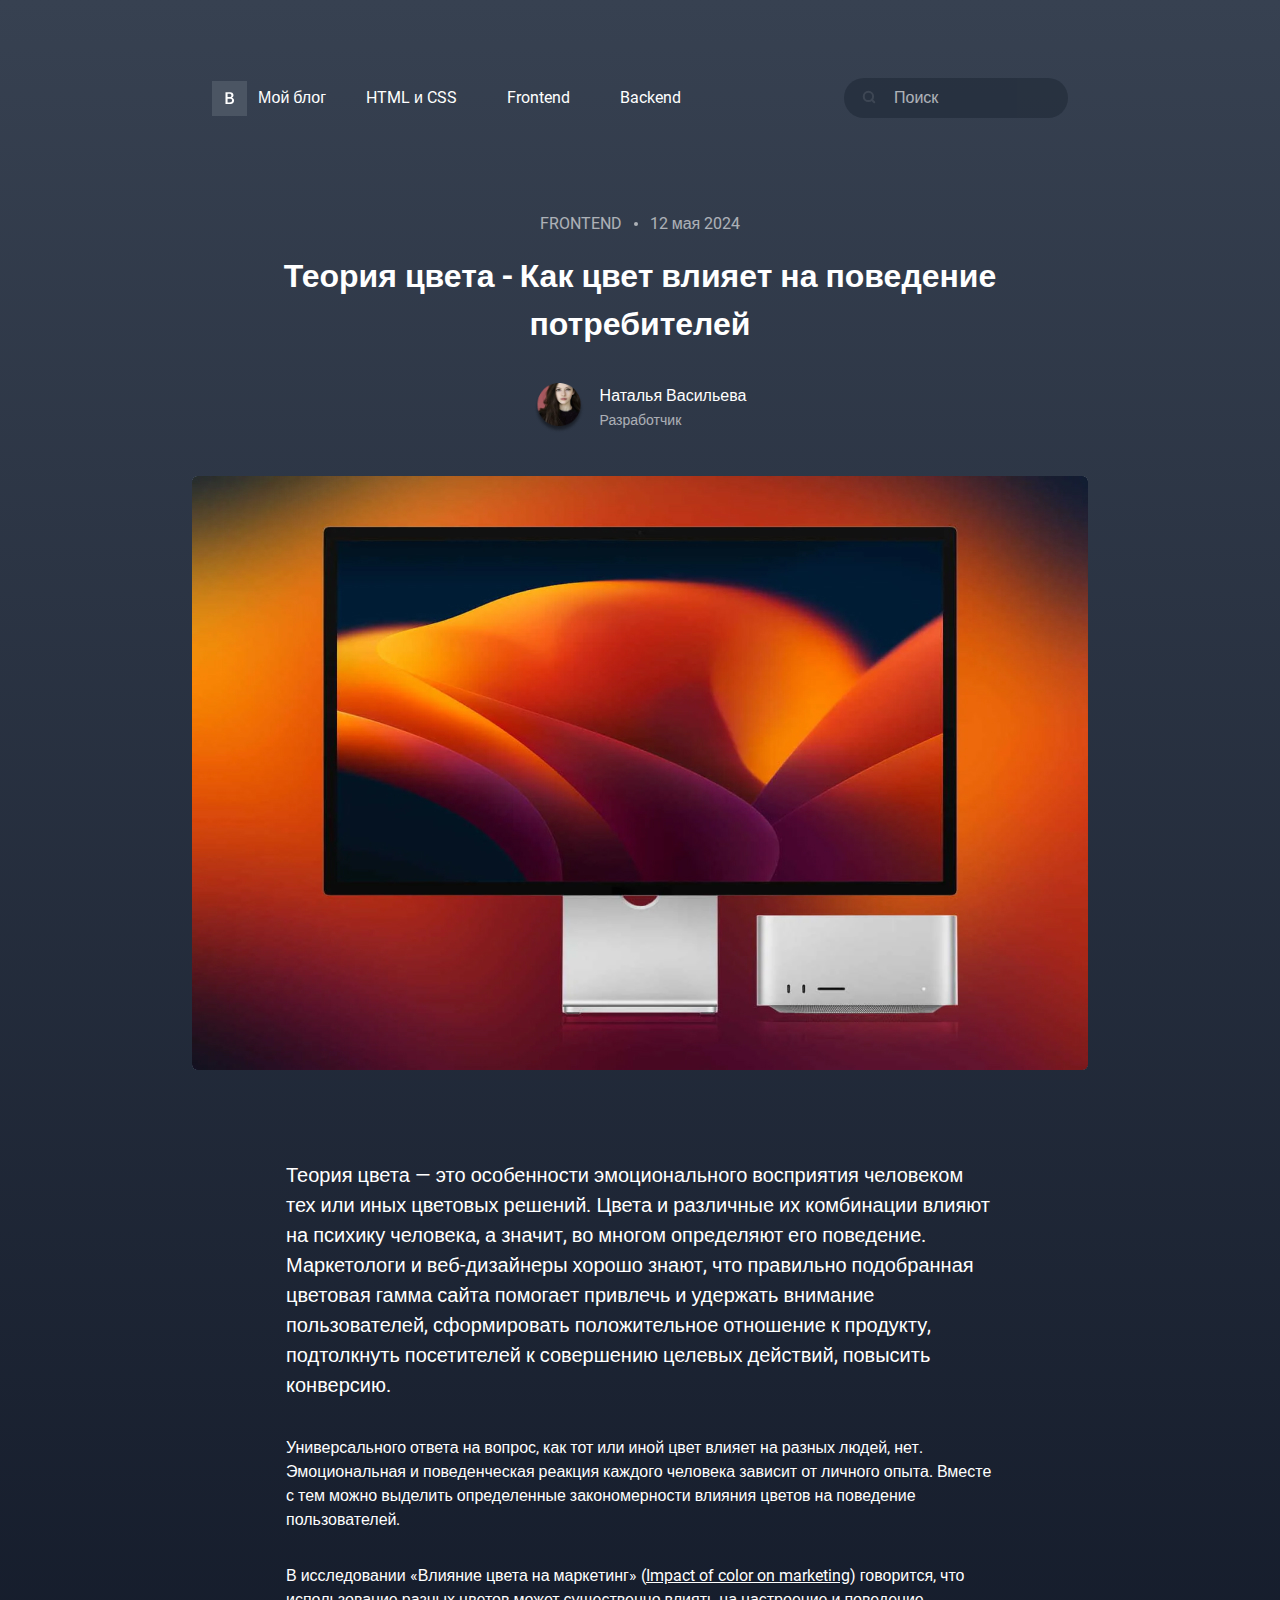
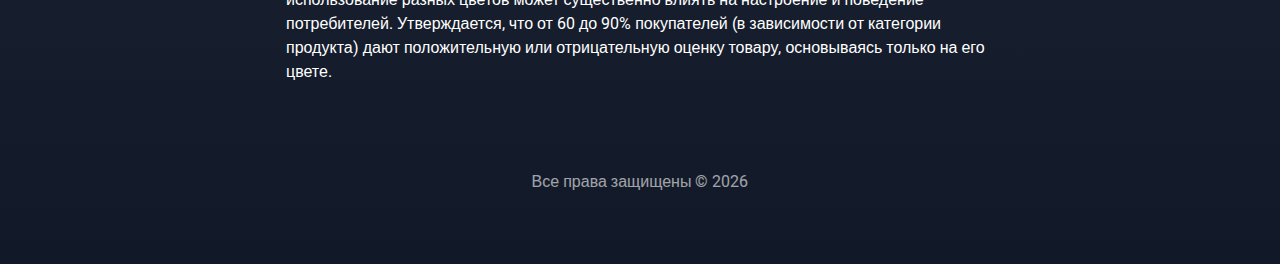
==== 1-Blog/index.html @ 72de5fcd "feature/blog project html" ====
<!DOCTYPE html>
<html lang="ru">
  <head>
    <meta charset="UTF-8" />
    <meta name="viewport" content="width=device-width, initial-scale=1.0" />
    <!-- <link rel="preconnect" href="https://fonts.googleapis.com" />
    <link rel="preconnect" href="https://fonts.gstatic.com" crossorigin />
    <link
      href="https://fonts.googleapis.com/css2?family=Roboto:ital,wght@0,100;0,300;0,400;0,500;0,700;0,900;1,100;1,300;1,400;1,500;1,700;1,900&display=swap"
      rel="stylesheet"
    /> -->
    <link rel="stylesheet" href="./css/styles.css" />
    <title>Мой Блог</title>
  </head>

  <body>
    <header class="header container-layer">
      <a href="#">
        <div class="logo-block">
          <div class="logo-square">
            <img
              src="./assets/img/logo.svg"
              alt="Лого этого блога в виде латинской буквы B"
            />
          </div>
          <p>Мой блог</p>
        </div></a
      >

      <nav>
        <ul class="menu">
          <li><a href="#">HTML и CSS</a></li>
          <li><a href="#">Frontend</a></li>
          <li><a href="#">Backend</a></li>
        </ul>
      </nav>

      <div class="search">
        <input
          class="search__input blured"
          type="search"
          name="search"
          placeholder="Поиск"
        />
        <img
          class="search__icon"
          src="./assets/img/search.svg"
          alt="Иконка поиска"
        />
      </div>
    </header>

    <main class="container-layer">
      <article class="article">
        <p class="category">
          <span class="category__name blured">Frontend</span>
          <img src="./assets/img/rect-separator.svg" alt="Разделитель текста" />
          <span class="blured">12 мая 2024</span>
        </p>

        <h1 class="title">
          Теория цвета - Как цвет влияет на поведение<br />
          потребителей
        </h1>

        <div class="author-details">
          <img
            class="author-avatar"
            src="./assets/img/author.png"
            alt="Маленькое фото автора статьи"
          />
          <p>
            Наталья Васильева<br />
            <span class="job-title blured">Разработчик</span>
          </p>
        </div>

        <img
          class="main-image"
          src="./assets/img/display.jpg"
          alt="Дисплей компьютера с изображением красно-жёлтой цветовой гаммы"
          width="896"
          height="594"
        />

        <p class="text-content accented-text">
          Теория цвета — это особенности эмоционального восприятия человеком тех
          или иных цветовых решений. Цвета и различные их комбинации влияют на
          психику человека, а значит, во многом определяют его поведение.
          Маркетологи и веб-дизайнеры хорошо знают, что правильно подобранная
          цветовая гамма сайта помогает привлечь и удержать внимание
          пользователей, сформировать положительное отношение к продукту,
          подтолкнуть посетителей к совершению целевых действий, повысить
          конверсию.
        </p>

        <p class="text-content">
          Универсального ответа на вопрос, как тот или иной цвет влияет на
          разных людей, нет. Эмоциональная и поведенческая реакция каждого
          человека зависит от личного опыта. Вместе с тем можно выделить
          определенные закономерности влияния цветов на поведение пользователей.
        </p>

        <p class="text-content">
          В исследовании «Влияние цвета на маркетинг» (<a
            class="link"
            href="https://www.researchgate.net/publication/235320162_Impact_of_color_on_marketing"
            target="_blanc"
            >Impact of color on marketing</a
          >) говорится, что использование разных цветов может существенно влиять
          на настроение и поведение потребителей. Утверждается, что от 60 до 90%
          покупателей (в зависимости от категории продукта) дают положительную
          или отрицательную оценку товару, основываясь только на его цвете.
        </p>
      </article>
    </main>

    <footer class="footer container-layer">
      <p class="blured">
        Все права защищены &copy; <span id="current-year">2024</span>
      </p>
    </footer>

    <script>
      document.getElementById('current-year').textContent = new Date()
        .getFullYear()
        .toString()
    </script>
  </body>
</html>
---- 1-Blog/css/styles.css ----
@font-face {
  font-display: swap;
  font-family: 'Roboto';
  font-style: normal;
  font-weight: 400;
  src: url('../assets/fonts/roboto-v30-latin-regular.woff2') format('woff2');
}

*,
*::before,
*::after {
  box-sizing: border-box;
}

body {
  background: linear-gradient(#374151, #111827);
  color: #fff;
  font-family: Roboto, sans-serif;
  line-height: 1.5;
}

a {
  color: inherit;
  text-decoration: none;
}

.link {
  text-decoration: underline;
}

.container-layer {
  max-width: 856px;
  margin: 70px auto;
}

.header {
  display: flex;
  justify-content: center;
  align-items: center;
}

.logo-block {
  display: flex;
  justify-content: center;
  align-items: center;
}

.logo-square {
  background-color: #4b5563;
  width: 35px;
  height: 35px;
  display: flex;
  justify-content: center;
  align-items: center;
  margin-right: 11px;
}

.menu {
  list-style: none;
  display: flex;
  gap: 50px;
}

.search {
  margin-left: auto;
  position: relative;
}

.search__input {
  background-color: #1f2937;
  color: inherit;
  width: 224px;
  height: 40px;
  font-size: inherit;
  padding-left: 50px;
  padding-right: 15px;
  border: none;
  border-radius: 10000px;
}

.search__icon {
  width: 14px;
  height: 14px;
  opacity: 0.1;
  position: absolute;
  top: 12px;
  left: 18px;
}

::placeholder {
  color: #fff;
  opacity: 1; /* Firefox */
}

::-ms-input-placeholder {
  /* Edge 12 -18 */
  color: #fff;
}

.article {
  display: flex;
  flex-direction: column;
  align-items: center;
}

.category {
  display: flex;
  justify-content: center;
  align-items: center;
  gap: 12px;
}

.category__name {
  text-transform: uppercase;
}

.title {
  margin: 0 0 20px;
}

.author-details {
  width: 214px;
  margin-bottom: 28px;
  display: flex;
  justify-content: center;
  align-items: center;
  gap: 16px;
}

.author-avatar {
  width: 50px;
  height: 50px;
}

.job-title {
  font-size: 14px;
}

.main-image {
  max-width: 896px;
  margin-bottom: 70px;
  border-radius: 6px;
}

.text-content {
  max-width: 708px;
}

.accented-text {
  font-size: 20px;
}

.category,
.title,
.footer {
  text-align: center;
}

.blured {
  opacity: 0.6;
}
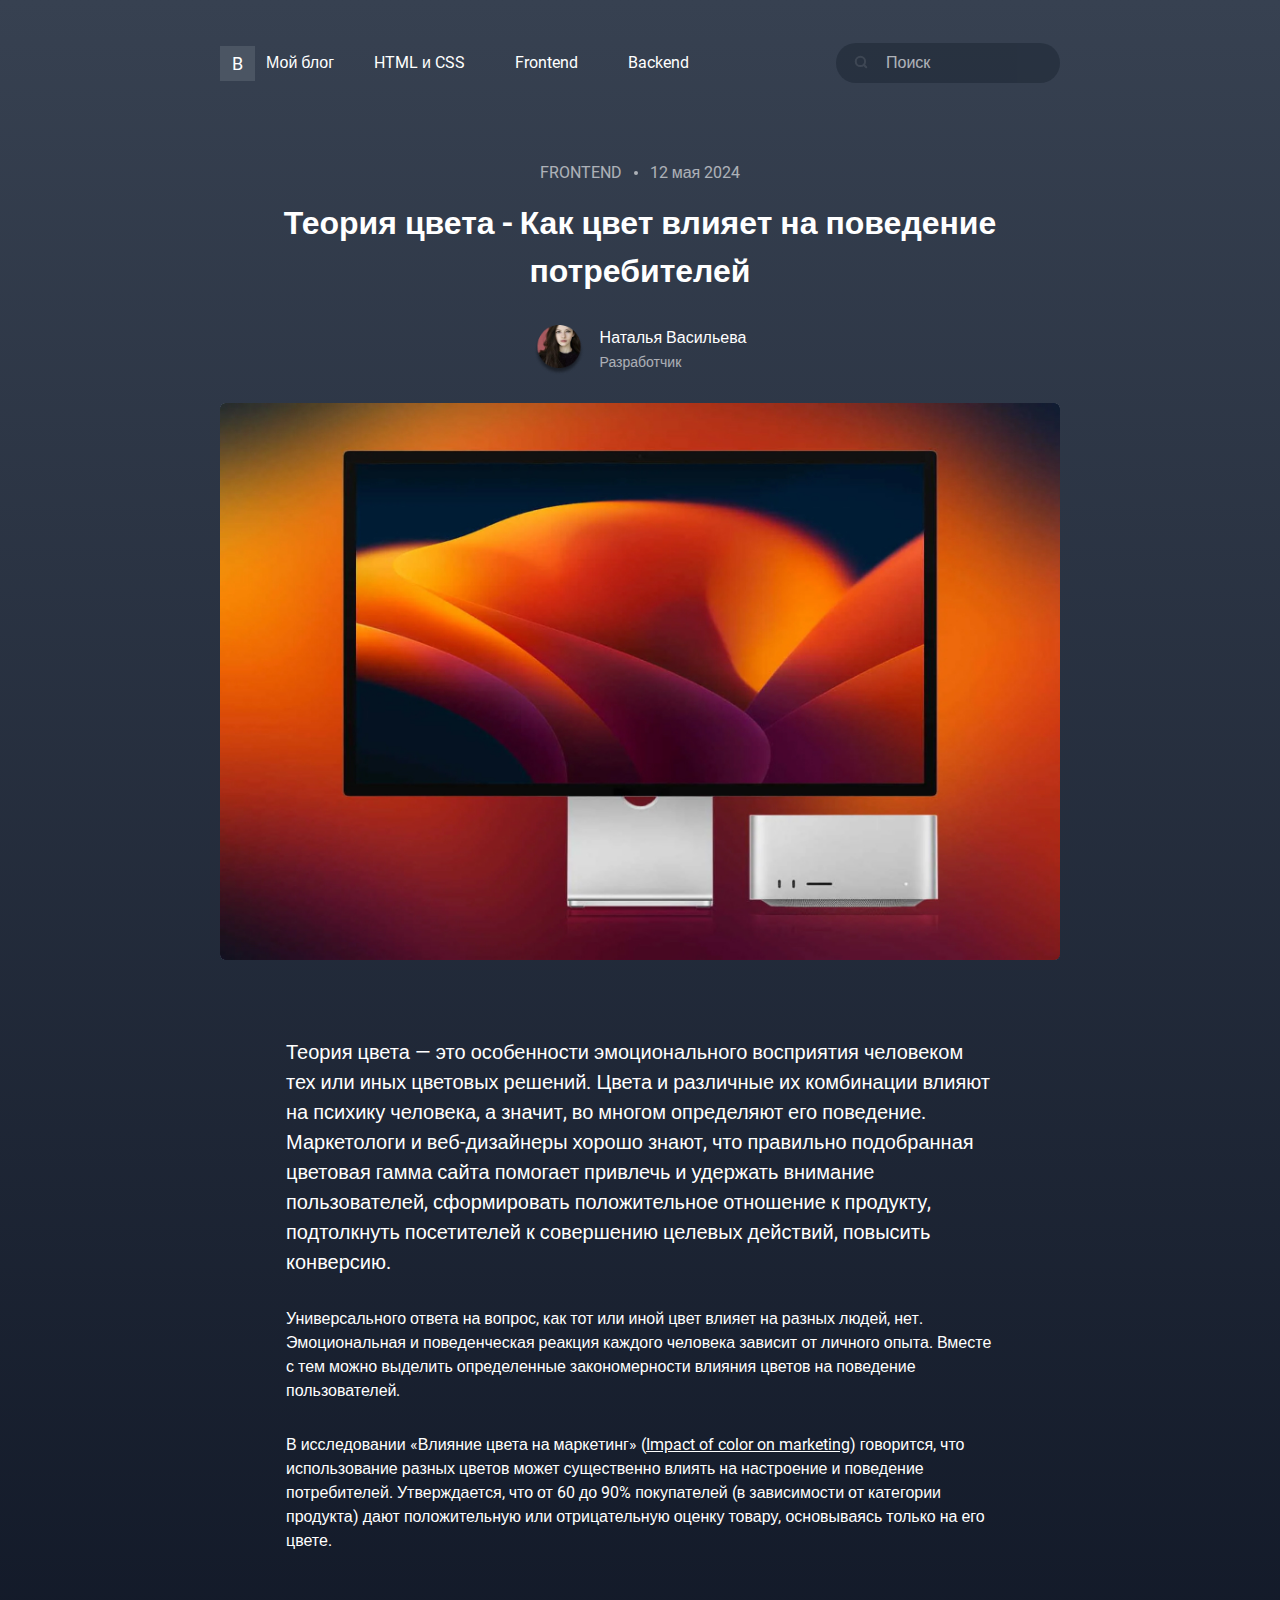
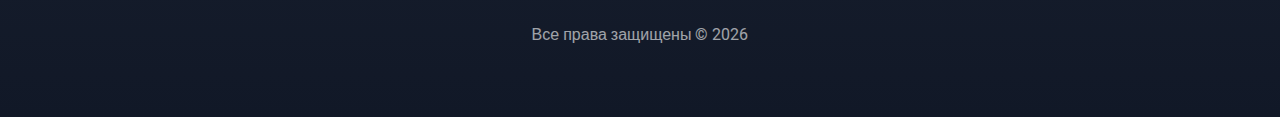
==== commit d0a6f7df: "fix/blog project small fixes and improvements" ====
--- a/1-Blog/index.html
+++ b/1-Blog/index.html
@@ -3,6 +3,7 @@
   <head>
     <meta charset="UTF-8" />
     <meta name="viewport" content="width=device-width, initial-scale=1.0" />
+    <link rel="icon" href="data:," />
     <!-- <link rel="preconnect" href="https://fonts.googleapis.com" />
     <link rel="preconnect" href="https://fonts.gstatic.com" crossorigin />
     <link
@@ -15,17 +16,10 @@
 
   <body>
     <header class="header container-layer">
-      <a href="#">
-        <div class="logo-block">
-          <div class="logo-square">
-            <img
-              src="./assets/img/logo.svg"
-              alt="Лого этого блога в виде латинской буквы B"
-            />
-          </div>
-          <p>Мой блог</p>
-        </div></a
-      >
+      <a class="logo" href="#">
+        <span class="logo-square">B</span>
+        <span>Мой блог</span>
+      </a>
 
       <nav>
         <ul class="menu">
@@ -35,7 +29,7 @@
         </ul>
       </nav>
 
-      <div class="search">
+      <form class="search">
         <input
           class="search__input blured"
           type="search"
@@ -47,15 +41,15 @@
           src="./assets/img/search.svg"
           alt="Иконка поиска"
         />
-      </div>
+      </form>
     </header>
 
     <main class="container-layer">
       <article class="article">
         <p class="category">
           <span class="category__name blured">Frontend</span>
-          <img src="./assets/img/rect-separator.svg" alt="Разделитель текста" />
-          <span class="blured">12 мая 2024</span>
+          <img src="./assets/img/rect-separator.svg" alt="*" />
+          <time class="blured" datetime="2024-05-12">12 мая 2024</time>
         </p>
 
         <h1 class="title">
@@ -63,25 +57,27 @@
           потребителей
         </h1>
 
-        <div class="author-details">
+        <div class="author">
           <img
-            class="author-avatar"
+            class="author__avatar"
             src="./assets/img/author.png"
             alt="Маленькое фото автора статьи"
           />
-          <p>
+          <p class="author__details">
             Наталья Васильева<br />
-            <span class="job-title blured">Разработчик</span>
+            <span class="author__job-title blured">Разработчик</span>
           </p>
         </div>
 
-        <img
-          class="main-image"
-          src="./assets/img/display.jpg"
-          alt="Дисплей компьютера с изображением красно-жёлтой цветовой гаммы"
-          width="896"
-          height="594"
-        />
+        <figure class="image-container">
+          <img
+            class="main-image"
+            src="./assets/img/display.jpg"
+            alt="Дисплей компьютера с изображением красно-жёлтой цветовой гаммы"
+            width="896"
+            height="594"
+          />
+        </figure>
 
         <p class="text-content accented-text">
           Теория цвета — это особенности эмоционального восприятия человеком тех
@@ -106,6 +102,7 @@
             class="link"
             href="https://www.researchgate.net/publication/235320162_Impact_of_color_on_marketing"
             target="_blanc"
+            title="Ссылка на источник"
             >Impact of color on marketing</a
           >) говорится, что использование разных цветов может существенно влиять
           на настроение и поведение потребителей. Утверждается, что от 60 до 90%
@@ -117,14 +114,17 @@
 
     <footer class="footer container-layer">
       <p class="blured">
-        Все права защищены &copy; <span id="current-year">2024</span>
+        Все права защищены &copy;
+        <time datetime="2024" data-time>2024</time>
       </p>
     </footer>
 
     <script>
-      document.getElementById('current-year').textContent = new Date()
-        .getFullYear()
-        .toString()
+      const footerTimeElement = document.querySelector('[data-time]')
+      const currentYear = new Date().getFullYear().toString()
+
+      footerTimeElement.setAttribute('datetime', currentYear)
+      footerTimeElement.textContent = currentYear
     </script>
   </body>
 </html>
--- a/1-Blog/css/styles.css
+++ b/1-Blog/css/styles.css
@@ -1,8 +1,8 @@
 @font-face {
+  font-family: 'Roboto';
+  font-weight: 400;
+  font-style: normal;
   font-display: swap;
-  font-family: 'Roboto';
-  font-style: normal;
-  font-weight: 400;
   src: url('../assets/fonts/roboto-v30-latin-regular.woff2') format('woff2');
 }
 
@@ -13,10 +13,17 @@
 }
 
 body {
-  background: linear-gradient(#374151, #111827);
-  color: #fff;
   font-family: Roboto, sans-serif;
   line-height: 1.5;
+  background-image: linear-gradient(#374151, #111827);
+  color: #fff;
+  margin: 0;
+  padding: 0;
+}
+
+h1,
+p {
+  margin: 0;
 }
 
 a {
@@ -30,7 +37,8 @@
 
 .container-layer {
   max-width: 856px;
-  margin: 70px auto;
+  padding: 35px 8px;
+  margin: 0 auto;
 }
 
 .header {
@@ -39,20 +47,21 @@
   align-items: center;
 }
 
-.logo-block {
+.logo {
   display: flex;
   justify-content: center;
   align-items: center;
 }
 
 .logo-square {
+  font-size: 18px;
   background-color: #4b5563;
   width: 35px;
   height: 35px;
+  margin-right: 11px;
   display: flex;
   justify-content: center;
   align-items: center;
-  margin-right: 11px;
 }
 
 .menu {
@@ -72,8 +81,7 @@
   width: 224px;
   height: 40px;
   font-size: inherit;
-  padding-left: 50px;
-  padding-right: 15px;
+  padding: 0 16px 0 50px;
   border: none;
   border-radius: 10000px;
 }
@@ -93,8 +101,7 @@
 }
 
 ::-ms-input-placeholder {
-  /* Edge 12 -18 */
-  color: #fff;
+  color: #fff; /* Edge 12 -18 */
 }
 
 .article {
@@ -104,6 +111,7 @@
 }
 
 .category {
+  margin-bottom: 14px;
   display: flex;
   justify-content: center;
   align-items: center;
@@ -115,10 +123,10 @@
 }
 
 .title {
-  margin: 0 0 20px;
+  margin-bottom: 30px;
 }
 
-.author-details {
+.author {
   width: 214px;
   margin-bottom: 28px;
   display: flex;
@@ -127,23 +135,33 @@
   gap: 16px;
 }
 
-.author-avatar {
+.author__avatar {
   width: 50px;
   height: 50px;
 }
 
-.job-title {
+.author__job-title {
   font-size: 14px;
 }
 
+.image-container {
+  margin: 0 0 70px;
+}
+
 .main-image {
+  width: 100%;
+  height: auto;
   max-width: 896px;
-  margin-bottom: 70px;
   border-radius: 6px;
+  display: inline-block;
 }
 
 .text-content {
   max-width: 708px;
+}
+
+.text-content:not(:last-of-type) {
+  margin-bottom: 30px;
 }
 
 .accented-text {
@@ -159,3 +177,7 @@
 .blured {
   opacity: 0.6;
 }
+
+.footer {
+  padding-bottom: 70px;
+}
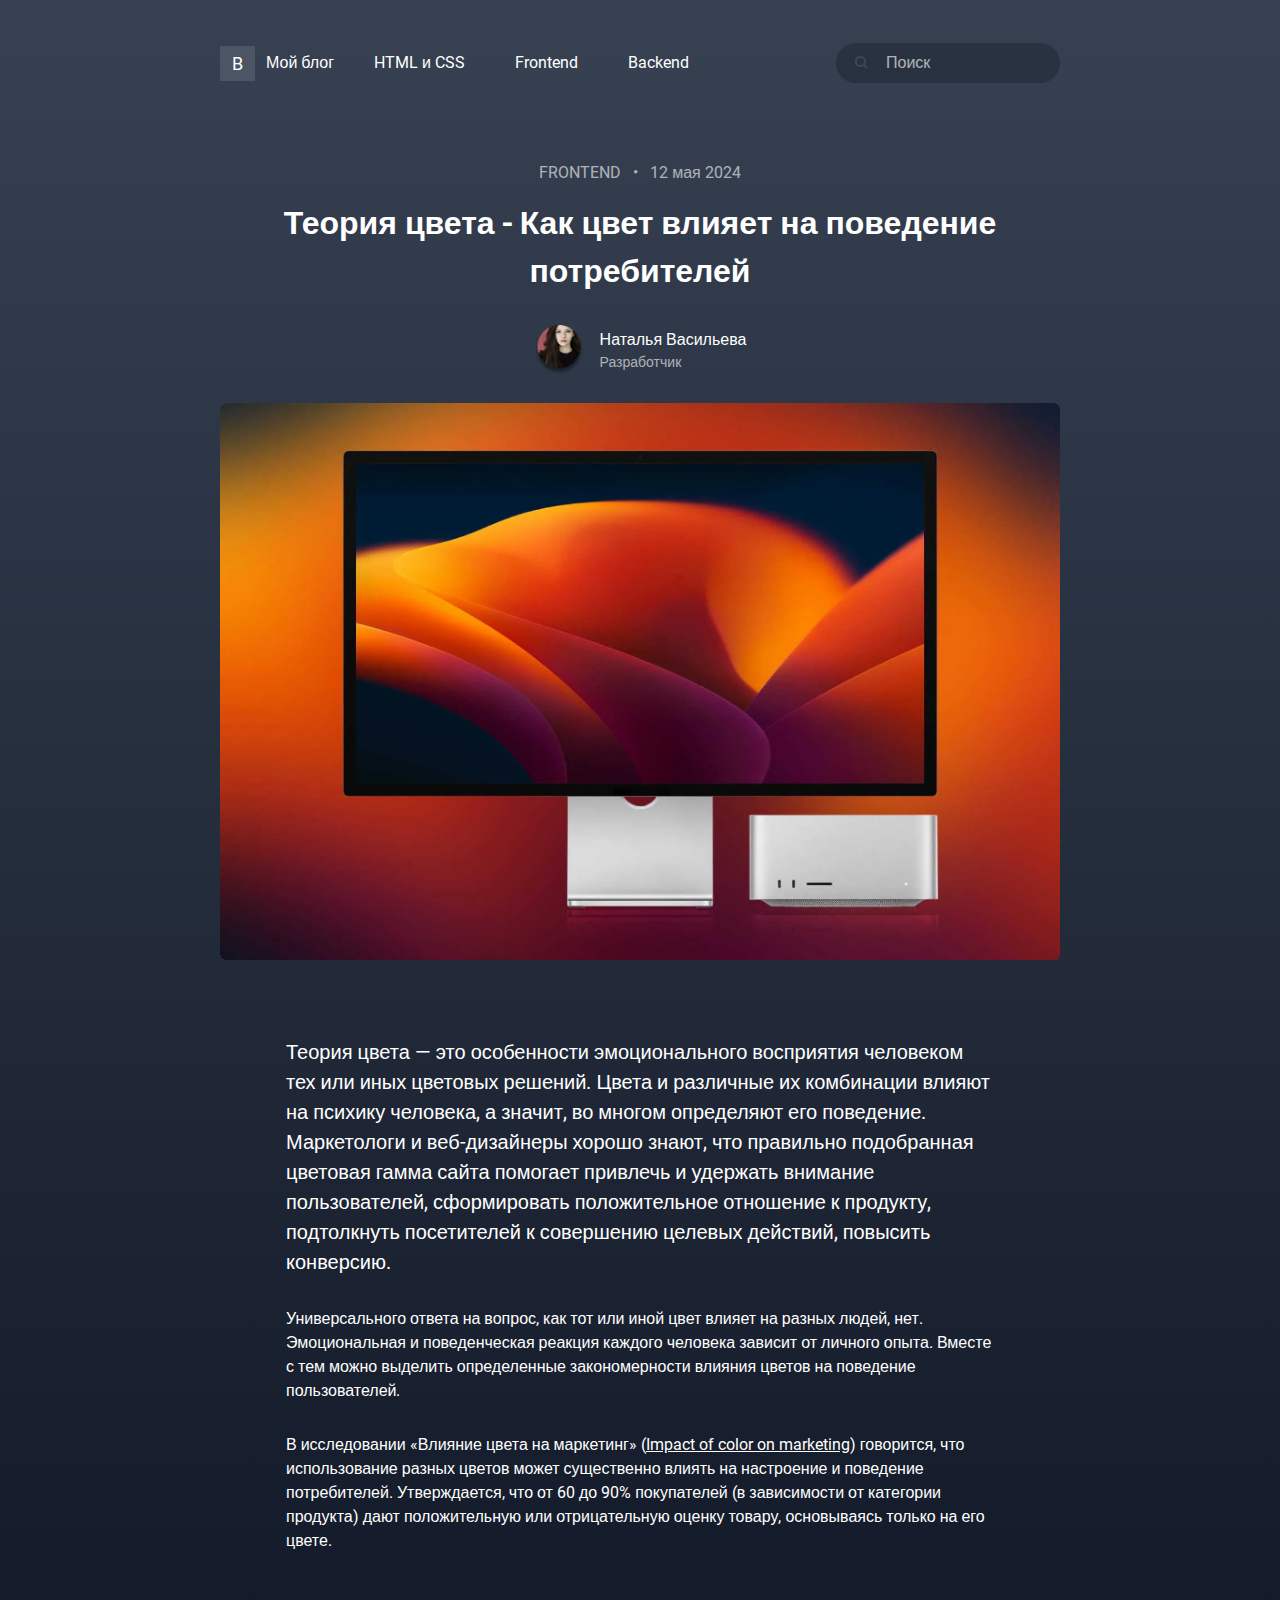
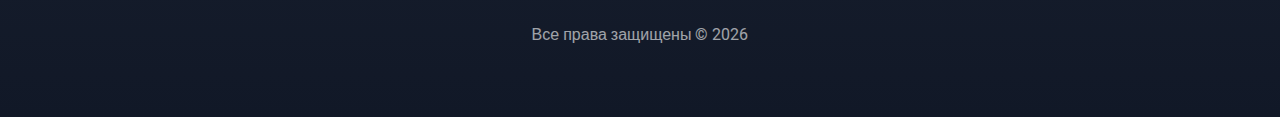
==== commit b376676a: "fix/some fixes and correction" ====
--- a/1-Blog/index.html
+++ b/1-Blog/index.html
@@ -46,10 +46,10 @@
 
     <main class="container-layer">
       <article class="article">
-        <p class="category">
-          <span class="category__name blured">Frontend</span>
-          <img src="./assets/img/rect-separator.svg" alt="*" />
-          <time class="blured" datetime="2024-05-12">12 мая 2024</time>
+        <p class="category blured">
+          <span class="category__name">Frontend</span>
+          &bull;
+          <time datetime="2024-05-12">12 мая 2024</time>
         </p>
 
         <h1 class="title">
@@ -63,10 +63,10 @@
             src="./assets/img/author.png"
             alt="Маленькое фото автора статьи"
           />
-          <p class="author__details">
-            Наталья Васильева<br />
-            <span class="author__job-title blured">Разработчик</span>
-          </p>
+          <div class="author__details">
+            <p>Наталья Васильева</p>
+            <p class="author__job-title blured">Разработчик</p>
+          </div>
         </div>
 
         <figure class="image-container">
@@ -79,36 +79,40 @@
           />
         </figure>
 
-        <p class="text-content accented-text">
-          Теория цвета — это особенности эмоционального восприятия человеком тех
-          или иных цветовых решений. Цвета и различные их комбинации влияют на
-          психику человека, а значит, во многом определяют его поведение.
-          Маркетологи и веб-дизайнеры хорошо знают, что правильно подобранная
-          цветовая гамма сайта помогает привлечь и удержать внимание
-          пользователей, сформировать положительное отношение к продукту,
-          подтолкнуть посетителей к совершению целевых действий, повысить
-          конверсию.
-        </p>
+        <section class="text-content">
+          <p class="accented-text">
+            Теория цвета — это особенности эмоционального восприятия человеком
+            тех или иных цветовых решений. Цвета и различные их комбинации
+            влияют на психику человека, а значит, во многом определяют его
+            поведение. Маркетологи и веб-дизайнеры хорошо знают, что правильно
+            подобранная цветовая гамма сайта помогает привлечь и удержать
+            внимание пользователей, сформировать положительное отношение к
+            продукту, подтолкнуть посетителей к совершению целевых действий,
+            повысить конверсию.
+          </p>
 
-        <p class="text-content">
-          Универсального ответа на вопрос, как тот или иной цвет влияет на
-          разных людей, нет. Эмоциональная и поведенческая реакция каждого
-          человека зависит от личного опыта. Вместе с тем можно выделить
-          определенные закономерности влияния цветов на поведение пользователей.
-        </p>
+          <p>
+            Универсального ответа на вопрос, как тот или иной цвет влияет на
+            разных людей, нет. Эмоциональная и поведенческая реакция каждого
+            человека зависит от личного опыта. Вместе с тем можно выделить
+            определенные закономерности влияния цветов на поведение
+            пользователей.
+          </p>
 
-        <p class="text-content">
-          В исследовании «Влияние цвета на маркетинг» (<a
-            class="link"
-            href="https://www.researchgate.net/publication/235320162_Impact_of_color_on_marketing"
-            target="_blanc"
-            title="Ссылка на источник"
-            >Impact of color on marketing</a
-          >) говорится, что использование разных цветов может существенно влиять
-          на настроение и поведение потребителей. Утверждается, что от 60 до 90%
-          покупателей (в зависимости от категории продукта) дают положительную
-          или отрицательную оценку товару, основываясь только на его цвете.
-        </p>
+          <p>
+            В исследовании «Влияние цвета на маркетинг» (<a
+              class="link"
+              href="https://www.researchgate.net/publication/235320162_Impact_of_color_on_marketing"
+              target="_blanc"
+              title="Ссылка на источник"
+              >Impact of color on marketing</a
+            >) говорится, что использование разных цветов может существенно
+            влиять на настроение и поведение потребителей. Утверждается, что от
+            60 до 90% покупателей (в зависимости от категории продукта) дают
+            положительную или отрицательную оценку товару, основываясь только на
+            его цвете.
+          </p>
+        </section>
       </article>
     </main>
 
--- a/1-Blog/css/styles.css
+++ b/1-Blog/css/styles.css
@@ -110,6 +110,12 @@
   align-items: center;
 }
 
+.category,
+.title,
+.footer {
+  text-align: center;
+}
+
 .category {
   margin-bottom: 14px;
   display: flex;
@@ -158,26 +164,21 @@
 
 .text-content {
   max-width: 708px;
-}
-
-.text-content:not(:last-of-type) {
-  margin-bottom: 30px;
+  display: flex;
+  flex-direction: column;
+  gap: 30px;
 }
 
 .accented-text {
   font-size: 20px;
 }
 
-.category,
-.title,
 .footer {
-  text-align: center;
+  padding-bottom: 70px;
 }
+
+/* Utility */
 
 .blured {
   opacity: 0.6;
 }
-
-.footer {
-  padding-bottom: 70px;
-}
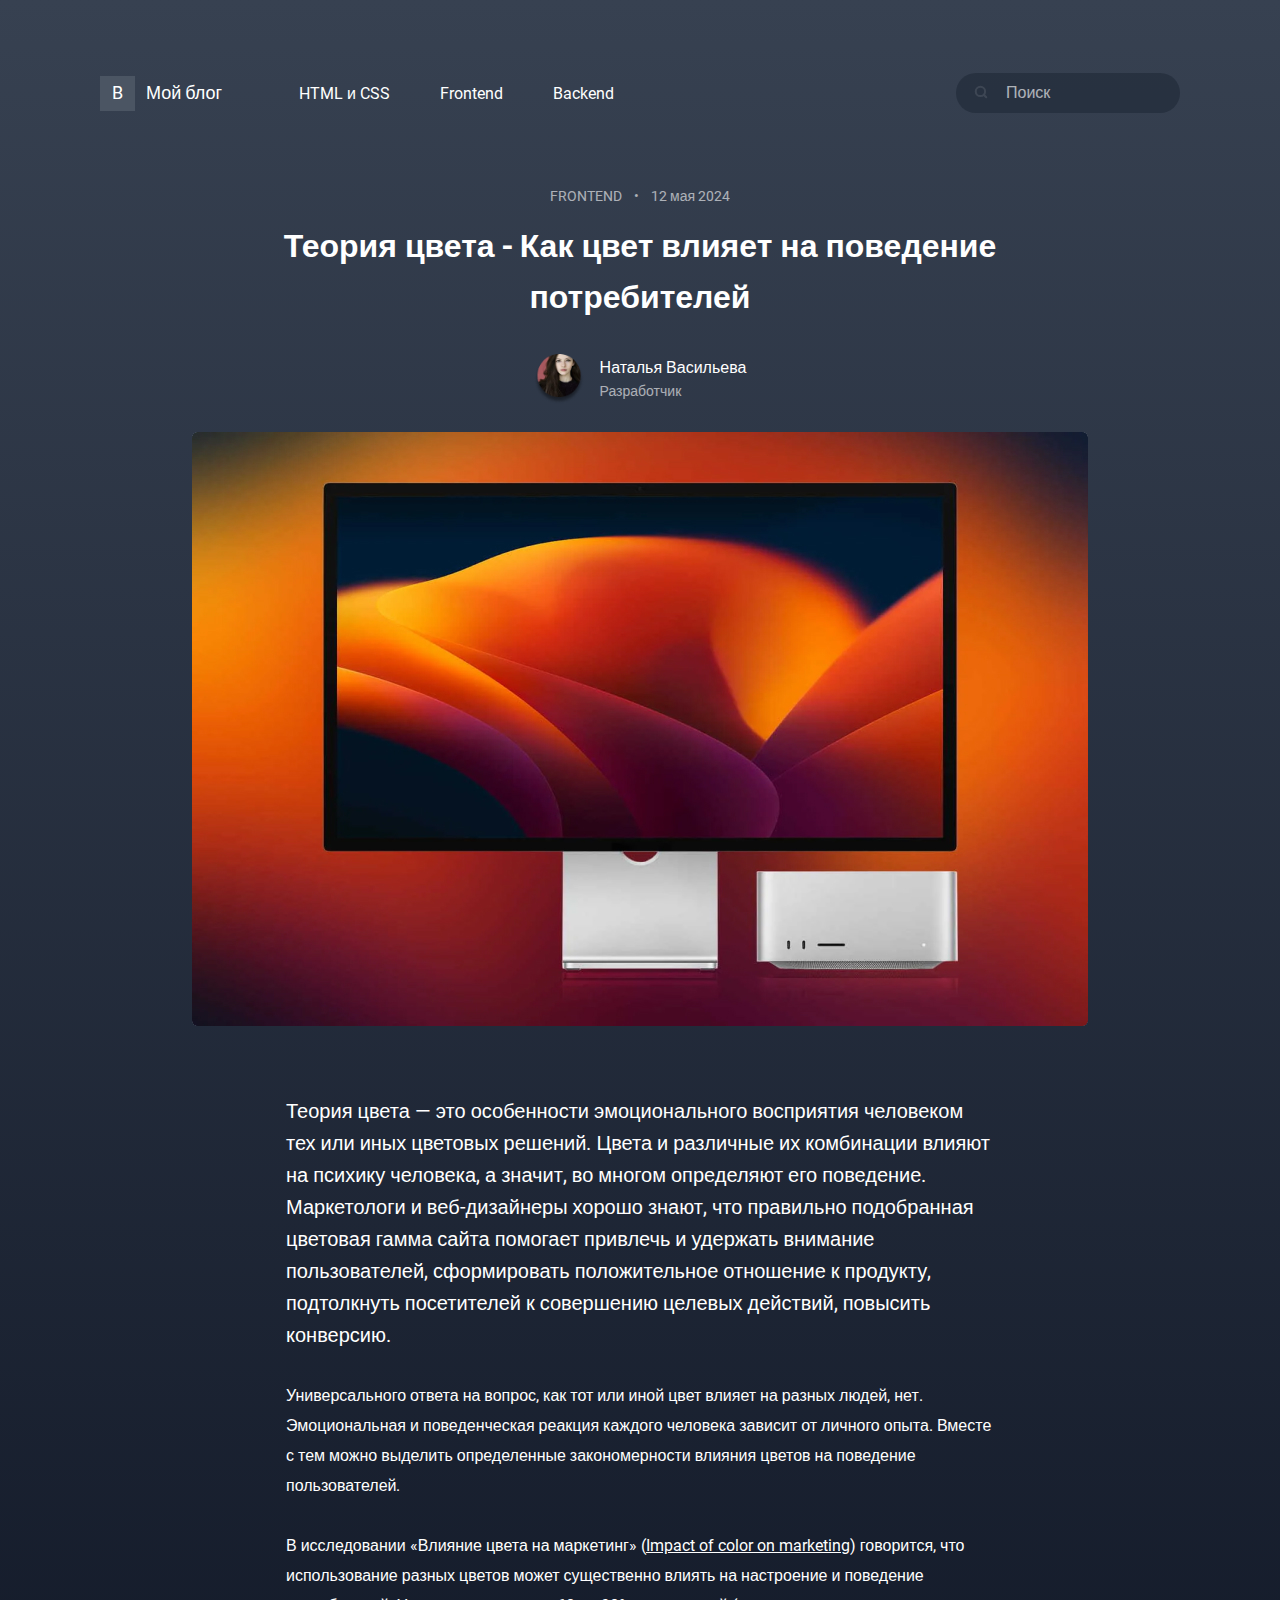
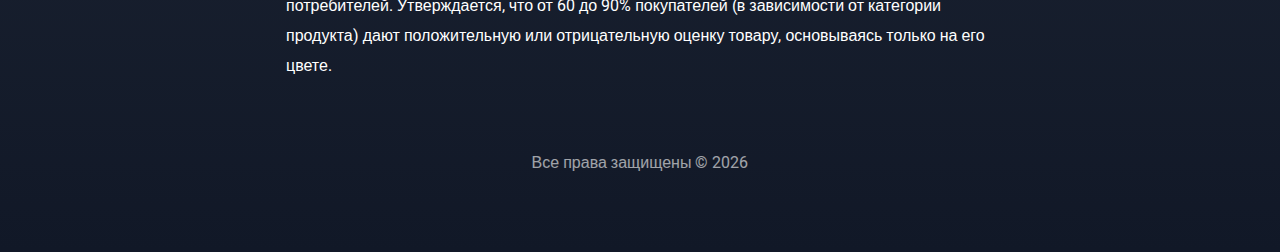
==== commit 9af1a586: "feat: flexbox improvements" ====
--- a/1-Blog/index.html
+++ b/1-Blog/index.html
@@ -18,7 +18,7 @@
     <header class="header container-layer">
       <a class="logo" href="#">
         <span class="logo-square">B</span>
-        <span>Мой блог</span>
+        <span class="logo-name">Мой блог</span>
       </a>
 
       <nav>
--- a/1-Blog/css/styles.css
+++ b/1-Blog/css/styles.css
@@ -13,8 +13,8 @@
 }
 
 body {
-  font-family: Roboto, sans-serif;
-  line-height: 1.5;
+  font-family: 'Roboto', sans-serif;
+  line-height: 1.6;
   background-image: linear-gradient(#374151, #111827);
   color: #fff;
   margin: 0;
@@ -35,52 +35,73 @@
   text-decoration: underline;
 }
 
+ul {
+  padding: 0;
+  margin: 0;
+}
+
 .container-layer {
-  max-width: 856px;
-  padding: 35px 8px;
+  width: 90%;
+  max-width: 1080px;
+  padding: 16px 0 53px;
   margin: 0 auto;
 }
 
 .header {
-  display: flex;
-  justify-content: center;
-  align-items: center;
+  padding-top: 71px;
+
+  display: flex;
+  align-items: center;
+  gap: 41px;
 }
 
 .logo {
-  display: flex;
-  justify-content: center;
+  font-size: 18px;
+  display: flex;
   align-items: center;
 }
 
 .logo-square {
-  font-size: 18px;
-  background-color: #4b5563;
   width: 35px;
   height: 35px;
-  margin-right: 11px;
+  background-color: #4b5563;
+
   display: flex;
   justify-content: center;
   align-items: center;
+}
+
+.logo-name {
+  padding: 8px 11px;
 }
 
 .menu {
   list-style: none;
-  display: flex;
-  gap: 50px;
+
+  display: flex;
+}
+
+.menu a {
+  padding: 12px 25px;
+}
+
+.menu a:hover,
+.menu a:focus {
+  outline: 1px solid #fff;
 }
 
 .search {
   margin-left: auto;
+
   position: relative;
 }
 
 .search__input {
-  background-color: #1f2937;
-  color: inherit;
   width: 224px;
   height: 40px;
   font-size: inherit;
+  background-color: #1f2937;
+  color: inherit;
   padding: 0 16px 0 50px;
   border: none;
   border-radius: 10000px;
@@ -90,6 +111,7 @@
   width: 14px;
   height: 14px;
   opacity: 0.1;
+
   position: absolute;
   top: 12px;
   left: 18px;
@@ -117,7 +139,9 @@
 }
 
 .category {
+  font-size: 14px;
   margin-bottom: 14px;
+
   display: flex;
   justify-content: center;
   align-items: center;
@@ -135,6 +159,7 @@
 .author {
   width: 214px;
   margin-bottom: 28px;
+
   display: flex;
   justify-content: center;
   align-items: center;
@@ -151,19 +176,22 @@
 }
 
 .image-container {
-  margin: 0 0 70px;
+  overflow: hidden;
+  margin: 0 0 69px;
+  border-radius: 6px;
 }
 
 .main-image {
   width: 100%;
+  max-width: 896px;
   height: auto;
-  max-width: 896px;
-  border-radius: 6px;
-  display: inline-block;
+
+  display: block;
 }
 
 .text-content {
   max-width: 708px;
+
   display: flex;
   flex-direction: column;
   gap: 30px;
@@ -173,8 +201,12 @@
   font-size: 20px;
 }
 
+.text-content p:not(.accented-text) {
+  line-height: 1.875;
+}
+
 .footer {
-  padding-bottom: 70px;
+  padding-bottom: 77px;
 }
 
 /* Utility */
